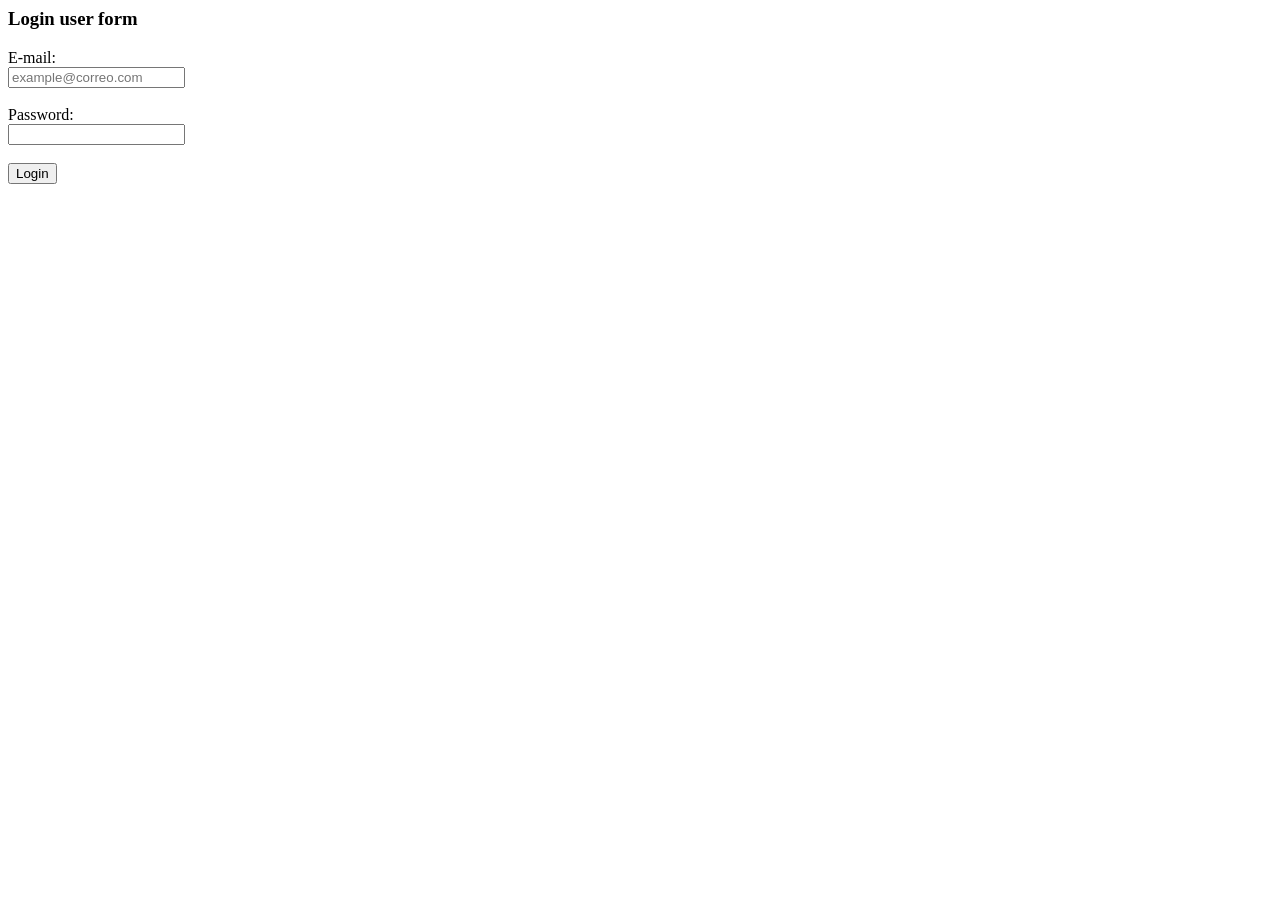
==== main-store/src/signin.html @ 78031b9b "login solucion" ====
<head>
        <meta charset="UTF-8">
        <meta name="viewport" content="width=device-width, initial-scale=1.0">
        <title>Main Store-Login user</title>
        <link rel="icon" type="image/png" href="icons/main_store_icon.png">
    </head>
    <body>
        <h3>Login user form</h3>
        <form name="login-form" action="signin.php" method="POST">
            <label>E-mail:</label><br>
            <input type="email" name="email" placeholder="example@correo.com" required><br><br> 
            <label>Password:</label><br>
            <input type="password" name="pswd" required><br><br>
            <button>Login</button>
        </form>
    </body>
    </html>
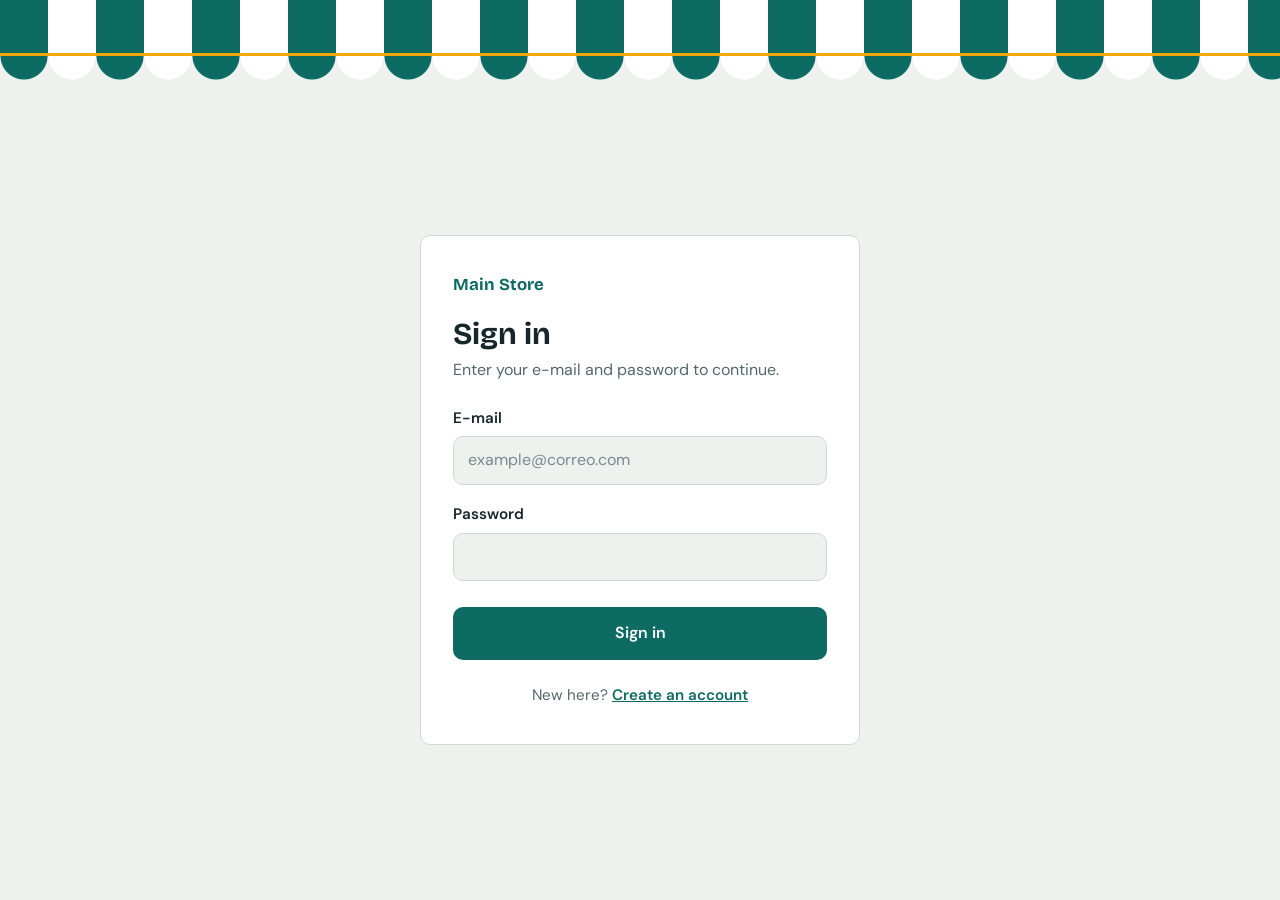
==== commit f8046e80: "interfas mejorada main store" ====
--- a/main-store/src/signin.html
+++ b/main-store/src/signin.html
@@ -1,17 +1,37 @@
-    <head>
-        <meta charset="UTF-8">
-        <meta name="viewport" content="width=device-width, initial-scale=1.0">
-        <title>Main Store-Login user</title>
-        <link rel="icon" type="image/png" href="icons/main_store_icon.png">
-    </head>
-    <body>
-        <h3>Login user form</h3>
-        <form name="login-form" action="signin.php" method="POST">
-            <label>E-mail:</label><br>
-            <input type="email" name="email" placeholder="example@correo.com" required><br><br> 
-            <label>Password:</label><br>
-            <input type="password" name="pswd" required><br><br>
-            <button>Login</button>
-        </form>
-    </body>
-    </html>    +<!DOCTYPE html>
+<html lang="en">
+<head>
+    <meta charset="UTF-8">
+    <meta name="viewport" content="width=device-width, initial-scale=1.0">
+    <title>Main Store-Login user</title>
+    <link rel="icon" type="image/png" href="icons/main_store_icon.png">
+    <link rel="preconnect" href="https://fonts.googleapis.com">
+    <link rel="preconnect" href="https://fonts.gstatic.com" crossorigin>
+    <link href="https://fonts.googleapis.com/css2?family=Bricolage+Grotesque:opsz,wght@12..96,600;12..96,700&family=DM+Sans:wght@400;500;600&display=swap" rel="stylesheet">
+    <link rel="stylesheet" href="styles.css">
+</head>
+<body>
+    <div class="awning" aria-hidden="true"></div>
+    <main>
+        <div class="card">
+            <a class="brand" href="../index.html">Main Store</a>
+            <h1>Sign in</h1>
+            <p class="lead">Enter your e-mail and password to continue.</p>
+
+            <form name="login-form" action="signin.php" method="POST">
+                <div class="field">
+                    <label for="email">E-mail</label>
+                    <input type="email" id="email" name="email" placeholder="example@correo.com" autocomplete="email" required>
+                </div>
+                <div class="field">
+                    <label for="pswd">Password</label>
+                    <input type="password" id="pswd" name="pswd" autocomplete="current-password" required>
+                </div>
+                <button class="btn btn-primary btn-block">Sign in</button>
+            </form>
+
+            <p class="switch">New here? <a href="signup.html">Create an account</a></p>
+        </div>
+    </main>
+</body>
+</html>
--- a/main-store/src/styles.css
+++ b/main-store/src/styles.css
@@ -0,0 +1,225 @@
+/* Main Store - shared styles (index, signin, signup) */
+:root {
+  --paper: #eef2ef;
+  --surface: #ffffff;
+  --ink: #17262b;
+  --muted: #55676c;
+  --teal: #0e6b63;
+  --teal-dark: #0a524c;
+  --marigold: #f2a900;
+  --line: #cfd9d5;
+  --danger: #b3261e;
+  --radius: 10px;
+}
+
+@media (prefers-color-scheme: dark) {
+  :root {
+    --paper: #0f1c1f;
+    --surface: #172a2e;
+    --ink: #eaf1ef;
+    --muted: #9db1b5;
+    --teal: #2fb3a6;
+    --teal-dark: #5cd0c4;
+    --line: #2a4247;
+  }
+}
+
+*, *::before, *::after { box-sizing: border-box; }
+
+html { -webkit-text-size-adjust: 100%; }
+
+body {
+  margin: 0;
+  min-height: 100vh;
+  display: flex;
+  flex-direction: column;
+  background: var(--paper);
+  color: var(--ink);
+  font-family: "DM Sans", system-ui, -apple-system, "Segoe UI", Roboto, sans-serif;
+  font-size: 1rem;
+  line-height: 1.55;
+}
+
+h1, h2, h3 {
+  font-family: "Bricolage Grotesque", "DM Sans", system-ui, sans-serif;
+  line-height: 1.1;
+  margin: 0;
+}
+
+/* Shop awning: the one memorable element */
+.awning {
+  height: 56px;
+  flex: none;
+  position: relative;
+  background: repeating-linear-gradient(90deg, var(--teal) 0 48px, #ffffff 48px 96px);
+  border-bottom: 3px solid var(--marigold);
+}
+.awning::after {
+  content: "";
+  position: absolute;
+  left: 0; right: 0; top: 100%;
+  margin-top: 3px;
+  height: 24px;
+  background:
+    radial-gradient(circle at 24px 0, var(--teal) 23px, transparent 24px) 0 0 / 96px 24px,
+    radial-gradient(circle at 72px 0, #ffffff 23px, transparent 24px) 0 0 / 96px 24px;
+}
+@media (prefers-color-scheme: dark) {
+  .awning { background: repeating-linear-gradient(90deg, var(--teal) 0 48px, #d9e6e3 48px 96px); }
+  .awning::after {
+    background:
+      radial-gradient(circle at 24px 0, var(--teal) 23px, transparent 24px) 0 0 / 96px 24px,
+      radial-gradient(circle at 72px 0, #d9e6e3 23px, transparent 24px) 0 0 / 96px 24px;
+  }
+}
+
+main {
+  flex: 1;
+  display: grid;
+  place-items: center;
+  padding: 64px 20px 40px;
+}
+
+.card {
+  width: 100%;
+  max-width: 440px;
+  background: var(--surface);
+  border: 1px solid var(--line);
+  border-radius: var(--radius);
+  padding: 36px 32px;
+}
+.card.wide { max-width: 560px; }
+
+.brand {
+  display: inline-block;
+  font-family: "Bricolage Grotesque", system-ui, sans-serif;
+  font-weight: 700;
+  font-size: 1.05rem;
+  color: var(--teal);
+  text-decoration: none;
+  margin-bottom: 20px;
+}
+
+.card h1 { font-size: 1.9rem; margin-bottom: 6px; }
+.lead { color: var(--muted); margin: 0 0 24px; }
+
+/* Landing */
+.hero { max-width: 560px; text-align: left; }
+.hero h1 { font-size: clamp(2.8rem, 9vw, 4.6rem); letter-spacing: -0.02em; }
+.hero p { color: var(--muted); font-size: 1.15rem; margin: 16px 0 32px; max-width: 42ch; }
+.actions { display: flex; flex-wrap: wrap; gap: 12px; }
+
+/* Buttons */
+.btn {
+  display: inline-block;
+  font: inherit;
+  font-weight: 600;
+  text-align: center;
+  text-decoration: none;
+  padding: 12px 24px;
+  border-radius: var(--radius);
+  border: 2px solid var(--teal);
+  cursor: pointer;
+  transition: background-color .15s, color .15s, border-color .15s;
+}
+.btn-primary { background: var(--teal); color: #fff; }
+.btn-primary:hover { background: var(--teal-dark); border-color: var(--teal-dark); }
+.btn-secondary { background: transparent; color: var(--teal); }
+.btn-secondary:hover { background: var(--teal); color: #fff; }
+.btn-block { width: 100%; margin-top: 8px; }
+
+/* Forms */
+.field { margin-bottom: 18px; }
+.field label { display: block; font-weight: 600; font-size: .95rem; margin-bottom: 6px; }
+.field input {
+  width: 100%;
+  font: inherit;
+  color: var(--ink);
+  background: var(--paper);
+  border: 1.5px solid var(--line);
+  border-radius: var(--radius);
+  padding: 11px 14px;
+  transition: border-color .15s, box-shadow .15s;
+}
+.field input::placeholder { color: var(--muted); opacity: .75; }
+.field input:hover { border-color: var(--muted); }
+.field input:focus { outline: none; border-color: var(--teal); box-shadow: 0 0 0 3px color-mix(in srgb, var(--teal) 25%, transparent); }
+.field input:user-invalid { border-color: var(--danger); }
+
+.row { display: grid; grid-template-columns: 1fr 1fr; gap: 0 16px; }
+
+.switch { margin: 24px 0 0; text-align: center; color: var(--muted); font-size: .95rem; }
+.switch a { color: var(--teal); font-weight: 600; }
+
+a:focus-visible, .btn:focus-visible { outline: 3px solid var(--marigold); outline-offset: 3px; }
+
+@media (max-width: 520px) {
+  main { padding-top: 56px; }
+  .card { padding: 28px 20px; }
+  .row { grid-template-columns: 1fr; }
+}
+
+@media (prefers-reduced-motion: reduce) {
+  * { transition: none !important; }
+}
+
+/* ---------- Internal pages (home, users list, edit user) ---------- */
+.page {
+  display: block;
+  width: 100%;
+  max-width: 1000px;
+  margin: 0 auto;
+  padding: 56px 20px 40px;
+}
+.page.narrow { max-width: 620px; }
+
+.topbar {
+  display: flex;
+  align-items: center;
+  justify-content: space-between;
+  gap: 16px;
+  flex-wrap: wrap;
+  margin-bottom: 28px;
+}
+.topbar .brand { margin: 0; font-size: 1.2rem; }
+.topbar nav { display: flex; gap: 20px; }
+.topbar nav a { color: var(--ink); font-weight: 600; text-decoration: none; padding: 4px 0; border-bottom: 2px solid transparent; }
+.topbar nav a:hover, .topbar nav a[aria-current="page"] { border-bottom-color: var(--marigold); }
+
+.page h1 { font-size: 2rem; margin-bottom: 6px; }
+.page .lead { margin-bottom: 24px; }
+
+.card.full { max-width: none; }
+
+/* Home */
+.welcome { padding: 40px 32px; }
+.welcome .name { font-family: "Bricolage Grotesque", system-ui, sans-serif; font-size: clamp(1.8rem, 6vw, 2.6rem); font-weight: 700; line-height: 1.1; margin: 0 0 8px; text-transform: capitalize; }
+
+/* Users table */
+.table-wrap { overflow-x: auto; border: 1px solid var(--line); border-radius: var(--radius); background: var(--surface); }
+table.users { width: 100%; border-collapse: collapse; min-width: 640px; }
+table.users th, table.users td { padding: 12px 16px; text-align: left; vertical-align: middle; }
+table.users thead th { font-size: .9rem; font-weight: 600; color: var(--muted); border-bottom: 2px solid var(--line); background: color-mix(in srgb, var(--paper) 60%, var(--surface)); white-space: nowrap; }
+table.users tbody tr + tr td { border-top: 1px solid var(--line); }
+table.users tbody tr:hover td { background: color-mix(in srgb, var(--teal) 6%, var(--surface)); }
+
+.avatar { width: 44px; height: 44px; border-radius: 50%; object-fit: cover; display: block; border: 2px solid var(--line); }
+
+.badge { display: inline-block; padding: 2px 12px; border-radius: 999px; font-size: .85rem; font-weight: 600; }
+.badge-active { background: color-mix(in srgb, var(--teal) 18%, transparent); color: var(--teal-dark); }
+.badge-inactive { background: color-mix(in srgb, var(--muted) 20%, transparent); color: var(--muted); }
+
+.options { display: flex; gap: 8px; }
+.icon-btn { display: inline-grid; place-items: center; width: 36px; height: 36px; border-radius: 8px; background: #ffffff; border: 1px solid var(--line); transition: border-color .15s, box-shadow .15s; }
+.icon-btn:hover { border-color: var(--teal); box-shadow: 0 0 0 3px color-mix(in srgb, var(--teal) 20%, transparent); }
+.icon-btn img { width: 20px; height: 20px; display: block; }
+.icon-btn.danger:hover { border-color: var(--danger); box-shadow: 0 0 0 3px color-mix(in srgb, var(--danger) 20%, transparent); }
+
+/* Edit form extras */
+.photo-box { display: flex; gap: 16px; align-items: center; padding: 16px; margin-bottom: 18px; border: 1.5px dashed var(--line); border-radius: var(--radius); }
+.photo-box img { width: 88px; height: 88px; object-fit: cover; border-radius: var(--radius); border: 1px solid var(--line); flex: none; }
+.check { display: flex; align-items: center; gap: 8px; color: var(--danger); font-weight: 500; cursor: pointer; }
+.check input { width: 18px; height: 18px; accent-color: var(--danger); }
+.field input[type="file"] { padding: 9px 12px; }
+.field input[type="file"]::file-selector-button { font: inherit; font-weight: 600; margin-right: 12px; padding: 6px 14px; border: 0; border-radius: 6px; background: var(--teal); color: #fff; cursor: pointer; }
+.form-actions { display: flex; gap: 12px; flex-wrap: wrap; margin-top: 8px; }
